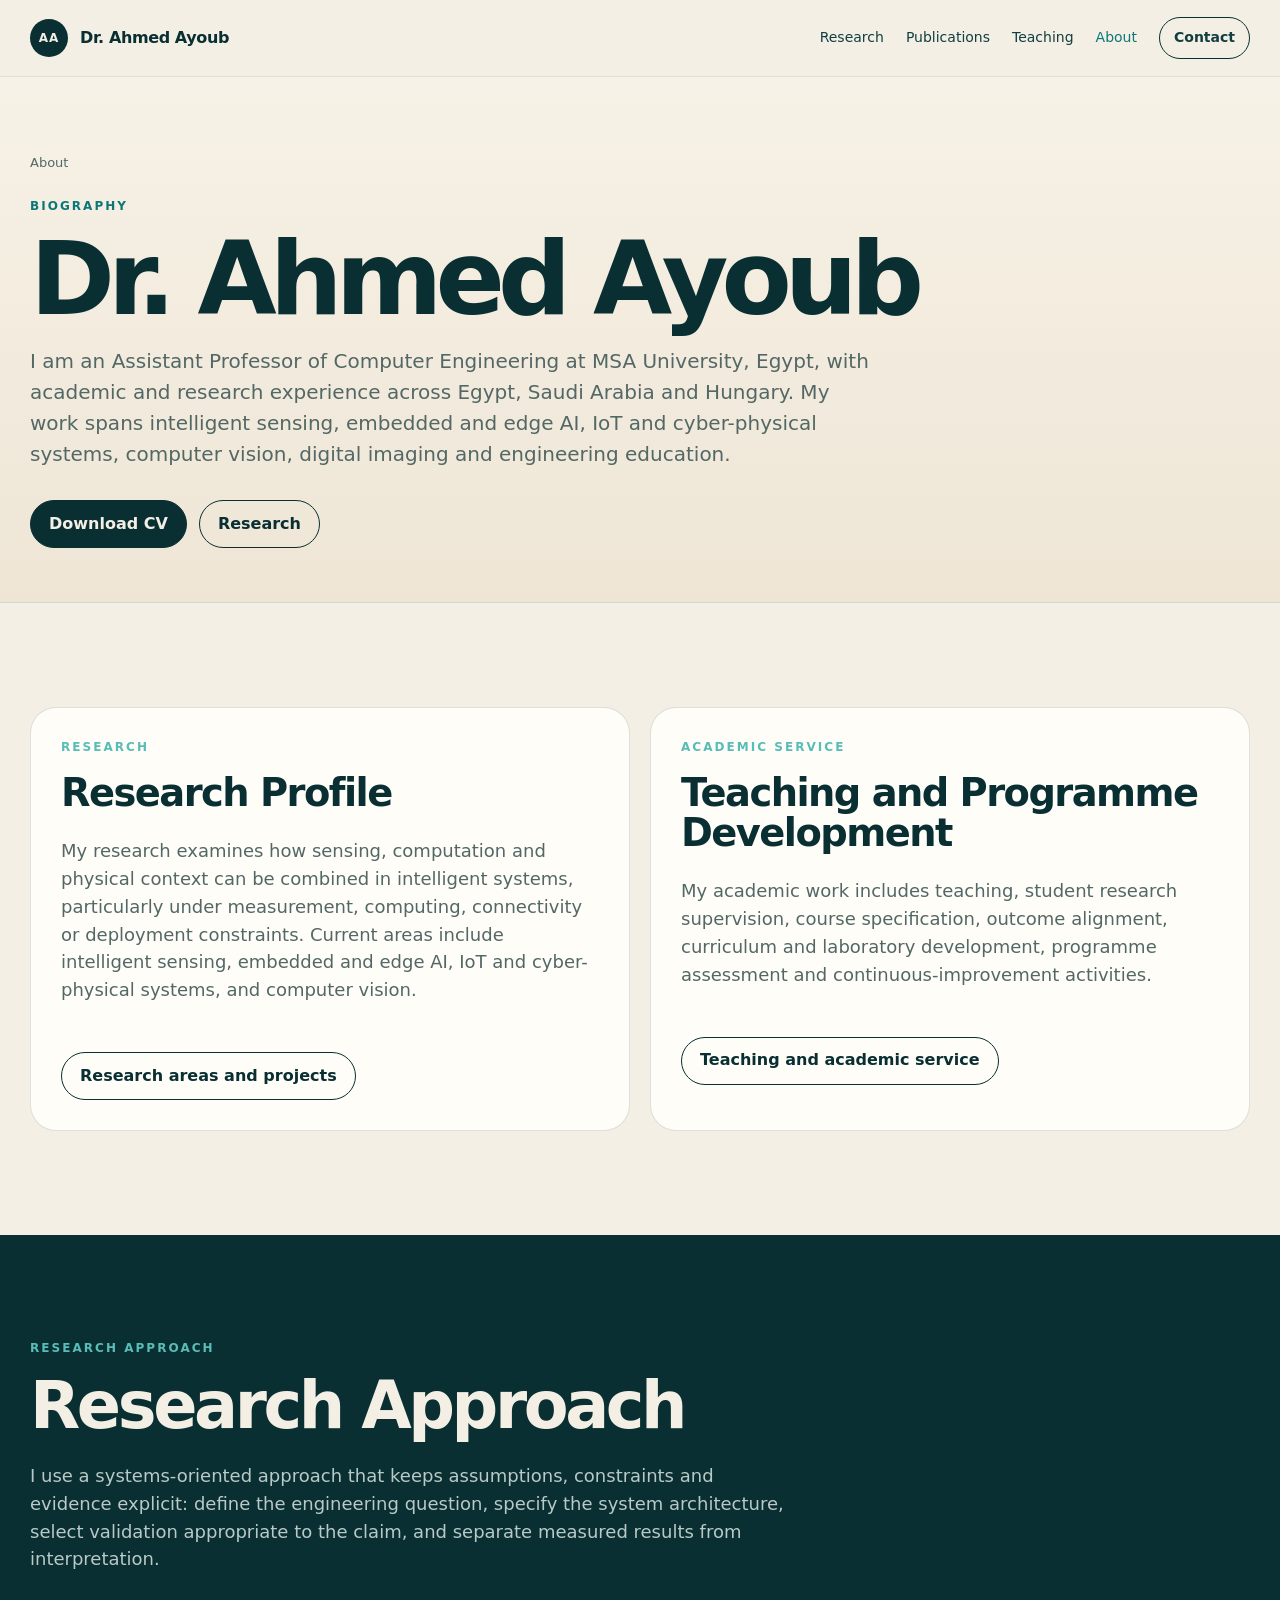
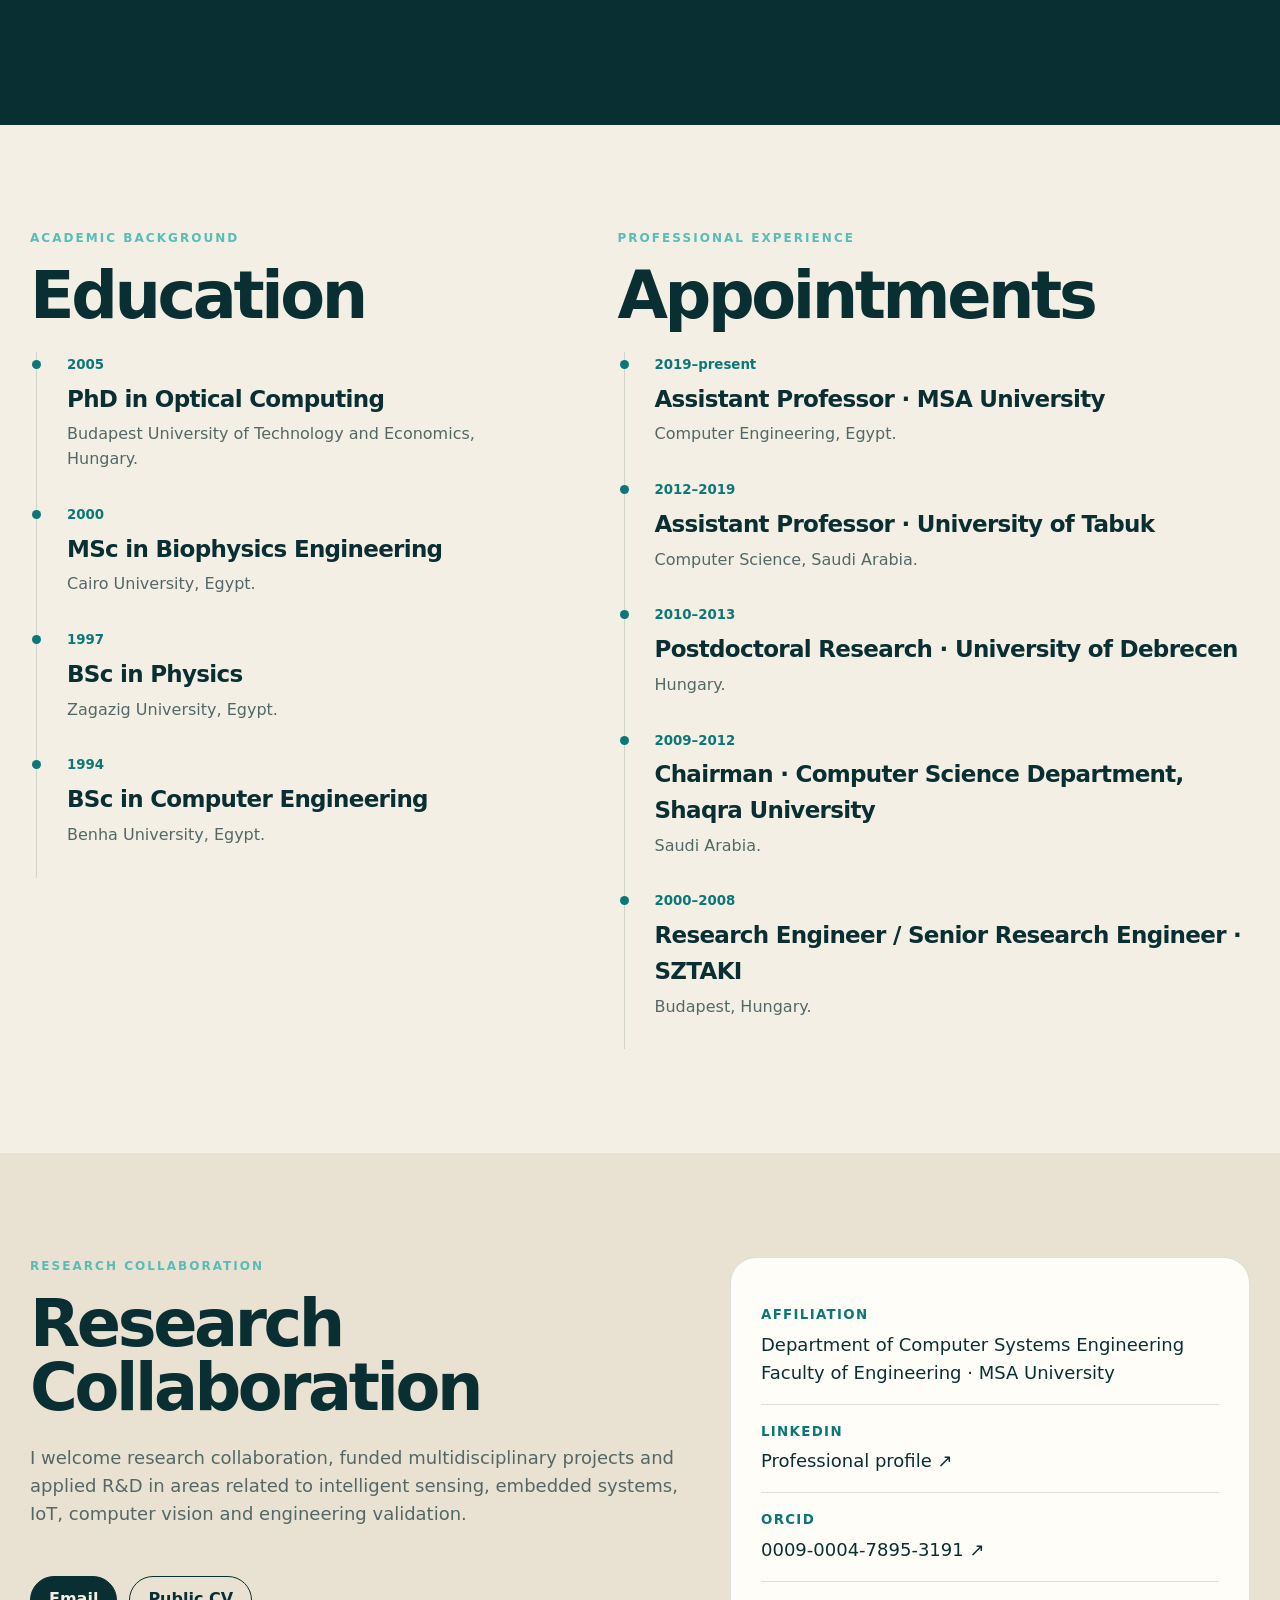
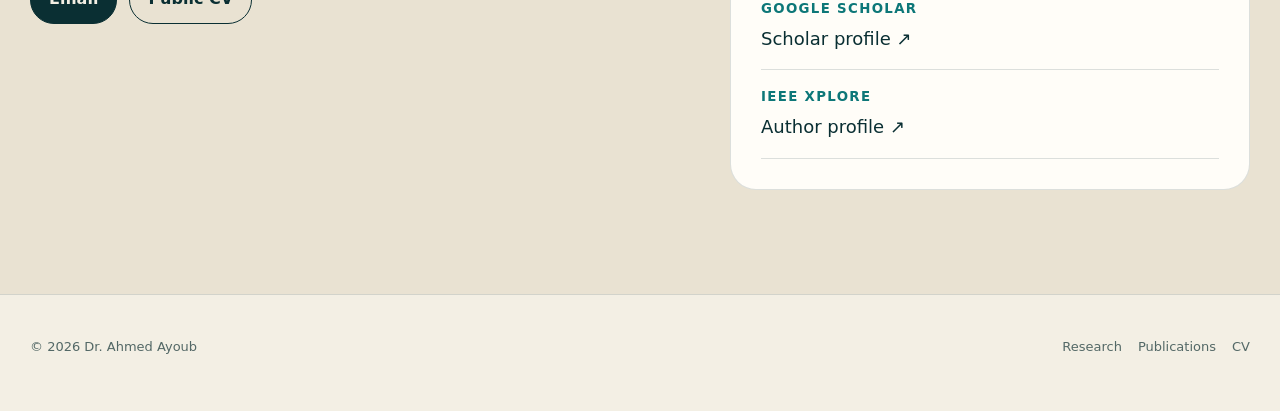
==== about.html @ e4d417b2 "Privacy-clean v5.0 baseline" ====
<!doctype html><html lang="en"><head><meta charset="utf-8"><meta name="viewport" content="width=device-width,initial-scale=1"><title>About — Dr. Ahmed Ayoub</title><meta name="description" content="Biography, academic background, appointments and research collaboration information for Dr. Ahmed Ayoub."><link rel="icon" href="assets/favicon.svg"><link rel="stylesheet" href="styles.css"><link rel="stylesheet" href="accessibility.css"><link rel="canonical" href="https://aayoubmsa.github.io/ahmed-ayoub-portfolio/about.html"><meta property="og:type" content="profile"><meta property="og:site_name" content="Dr. Ahmed Ayoub"><meta property="og:url" content="https://aayoubmsa.github.io/ahmed-ayoub-portfolio/about.html"><meta property="og:title" content="About — Dr. Ahmed Ayoub"><meta property="og:description" content="Assistant Professor of Computer Engineering at MSA University with academic and research experience across Egypt, Saudi Arabia and Hungary."><meta property="og:image" content="https://aayoubmsa.github.io/ahmed-ayoub-portfolio/assets/ahmed-ayoub-profile.jpg"><meta name="twitter:card" content="summary"><meta name="twitter:title" content="About — Dr. Ahmed Ayoub"><meta name="twitter:description" content="Academic background, appointments and collaboration profile."><meta name="twitter:image" content="https://aayoubmsa.github.io/ahmed-ayoub-portfolio/assets/ahmed-ayoub-profile.jpg"></head><body><a class="skip" href="#main">Skip to content</a>
<header class="nav"><div class="wrap navin"><a class="brand" href="index.html"><span class="mark">AA</span><span>Dr. Ahmed Ayoub</span></a><button class="menu" aria-expanded="false" aria-label="Open navigation">Menu</button><nav class="links"><a href="research.html">Research</a><a href="publications.html">Publications</a><a href="teaching.html">Teaching</a><a aria-current="page" href="about.html">About</a><a class="navcta" href="#contact">Contact</a></nav></div></header>
<main id="main">
<section class="pagehero"><div class="wrap"><div class="bread">About</div><div class="eyebrow">Biography</div><h1>Dr. Ahmed Ayoub</h1><p class="lead">I am an Assistant Professor of Computer Engineering at MSA University, Egypt, with academic and research experience across Egypt, Saudi Arabia and Hungary. My work spans intelligent sensing, embedded and edge AI, IoT and cyber-physical systems, computer vision, digital imaging and engineering education.</p><div class="actions"><a class="btn primary" href="cv.pdf" target="_blank" rel="noreferrer">Download CV</a><a class="btn ghost" href="research.html">Research</a></div></div></section>
<section class="section"><div class="wrap twocol"><div class="panel"><div class="kicker">Research</div><h2>Research Profile</h2><p class="section-intro">My research examines how sensing, computation and physical context can be combined in intelligent systems, particularly under measurement, computing, connectivity or deployment constraints. Current areas include intelligent sensing, embedded and edge AI, IoT and cyber-physical systems, and computer vision.</p><a class="btn ghost" href="research.html">Research areas and projects</a></div><div class="panel"><div class="kicker">Academic Service</div><h2>Teaching and Programme Development</h2><p class="section-intro">My academic work includes teaching, student research supervision, course specification, outcome alignment, curriculum and laboratory development, programme assessment and continuous-improvement activities.</p><a class="btn ghost" href="teaching.html">Teaching and academic service</a></div></div></section>
<section class="section dark"><div class="wrap"><div class="kicker">Research Approach</div><h2>Research Approach</h2><p class="section-intro">I use a systems-oriented approach that keeps assumptions, constraints and evidence explicit: define the engineering question, specify the system architecture, select validation appropriate to the claim, and separate measured results from interpretation.</p></div></section>
<section class="section"><div class="wrap method"><div><div class="kicker">Academic Background</div><h2>Education</h2><div class="timeline"><div class="role"><small>2005</small><h3>PhD in Optical Computing</h3><p>Budapest University of Technology and Economics, Hungary.</p></div><div class="role"><small>2000</small><h3>MSc in Biophysics Engineering</h3><p>Cairo University, Egypt.</p></div><div class="role"><small>1997</small><h3>BSc in Physics</h3><p>Zagazig University, Egypt.</p></div><div class="role"><small>1994</small><h3>BSc in Computer Engineering</h3><p>Benha University, Egypt.</p></div></div></div><div><div class="kicker">Professional Experience</div><h2>Appointments</h2><div class="timeline"><div class="role"><small>2019–present</small><h3>Assistant Professor · MSA University</h3><p>Computer Engineering, Egypt.</p></div><div class="role"><small>2012–2019</small><h3>Assistant Professor · University of Tabuk</h3><p>Computer Science, Saudi Arabia.</p></div><div class="role"><small>2010–2013</small><h3>Postdoctoral Research · University of Debrecen</h3><p>Hungary.</p></div><div class="role"><small>2009–2012</small><h3>Chairman · Computer Science Department, Shaqra University</h3><p>Saudi Arabia.</p></div><div class="role"><small>2000–2008</small><h3>Research Engineer / Senior Research Engineer · SZTAKI</h3><p>Budapest, Hungary.</p></div></div></div></div></section>
<section class="section soft" id="contact"><div class="wrap contact-grid"><div><div class="kicker">Research Collaboration</div><h2>Research Collaboration</h2><p class="section-intro">I welcome research collaboration, funded multidisciplinary projects and applied R&amp;D in areas related to intelligent sensing, embedded systems, IoT, computer vision and engineering validation.</p><div class="actions"><a class="btn primary" href="mailto:aelsayedo@msa.edu.eg">Email</a><a class="btn ghost" href="cv.pdf" target="_blank" rel="noreferrer">Public CV</a></div></div><div class="panel"><div class="contact-item"><small>Affiliation</small><span>Department of Computer Systems Engineering<br>Faculty of Engineering · MSA University</span></div><div class="contact-item"><small>LinkedIn</small><a target="_blank" rel="noreferrer" href="https://www.linkedin.com/in/dr-ahmed-ayoub">Professional profile ↗</a></div><div class="contact-item"><small>ORCID</small><a target="_blank" rel="noreferrer" href="https://orcid.org/0009-0004-7895-3191">0009-0004-7895-3191 ↗</a></div><div class="contact-item"><small>Google Scholar</small><a target="_blank" rel="noreferrer" href="https://scholar.google.com/citations?user=xIUPsc8AAAAJ&hl=en">Scholar profile ↗</a></div><div class="contact-item"><small>IEEE Xplore</small><a target="_blank" rel="noreferrer" href="https://ieeexplore.ieee.org/author/436556479741036">Author profile ↗</a></div></div></div></section>
</main><footer class="footer"><div class="wrap footergrid"><span>© 2026 Dr. Ahmed Ayoub</span><div class="footerlinks"><a href="research.html">Research</a><a href="publications.html">Publications</a><a href="cv.pdf" target="_blank" rel="noreferrer">CV</a></div></div></footer><script src="site.js"></script></body></html>
---- styles.css ----
:root{
  --ink:#0a2f33;--ink2:#123e42;--teal:#0d7778;--aqua:#58bcb7;--aqua2:#91d9d5;
  --paper:#f3efe4;--paper2:#e9e2d2;--white:#fffdf8;--sand:#cbb27f;--muted:#607472;
  --line:rgba(10,47,51,.14);--shadow:0 28px 80px rgba(10,47,51,.13);--r:26px;--max:1220px;
}
*{box-sizing:border-box}html{scroll-behavior:smooth}body{margin:0;background:var(--paper);color:var(--ink);font-family:Inter,ui-sans-serif,system-ui,-apple-system,BlinkMacSystemFont,"Segoe UI",sans-serif;line-height:1.55;text-rendering:optimizeLegibility}a{color:inherit;text-decoration:none}.wrap{width:min(calc(100% - 42px),var(--max));margin:auto}.skip{position:absolute;left:-9999px}.skip:focus{left:16px;top:16px;z-index:99;background:var(--ink);color:var(--paper);padding:10px 14px;border-radius:8px}.nav{position:sticky;top:0;z-index:50;background:rgba(243,239,228,.9);backdrop-filter:blur(18px);border-bottom:1px solid rgba(10,47,51,.08)}.navin{height:76px;display:flex;align-items:center;justify-content:space-between;gap:24px}.brand{display:flex;align-items:center;gap:12px;font-weight:800;letter-spacing:-.025em}.mark{width:38px;height:38px;border-radius:50%;display:grid;place-items:center;background:var(--ink);color:var(--paper);font-size:12px;letter-spacing:.09em}.links{display:flex;align-items:center;gap:22px;font-size:14px;color:var(--ink2)}.links a{padding:8px 0}.links a:hover,.links a[aria-current="page"]{color:var(--teal)}.navcta{border:1px solid var(--ink)!important;padding:9px 14px!important;border-radius:999px;font-weight:700}.menu{display:none;border:1px solid var(--line);background:transparent;border-radius:999px;padding:9px 12px;color:var(--ink);font-weight:750}.hero{position:relative;overflow:hidden;padding:76px 0 46px}.hero:before{content:"";position:absolute;right:-220px;top:-270px;width:640px;height:640px;border-radius:50%;background:radial-gradient(circle,rgba(88,188,183,.28),rgba(88,188,183,0) 67%)}.hero-grid{display:grid;grid-template-columns:1.32fr .68fr;gap:58px;align-items:center;min-height:610px}.eyebrow,.kicker{font-size:12px;letter-spacing:.17em;text-transform:uppercase;font-weight:850;color:var(--teal);margin-bottom:16px}.kicker{color:var(--aqua)}h1{font-size:clamp(55px,7.2vw,108px);line-height:.92;letter-spacing:-.068em;margin:0 0 28px;font-weight:820;max-width:970px}h2{font-size:clamp(40px,5.1vw,70px);line-height:.98;letter-spacing:-.052em;margin:0 0 24px;max-width:920px}h3{letter-spacing:-.03em}.lead{font-size:20px;color:var(--muted);max-width:770px;margin:0 0 30px}.actions{display:flex;gap:12px;flex-wrap:wrap}.btn{display:inline-flex;align-items:center;justify-content:center;min-height:48px;padding:0 18px;border-radius:999px;font-weight:740;border:1px solid var(--ink);transition:.18s ease}.btn.primary{background:var(--ink);color:var(--paper)}.btn.primary:hover{background:#123e42;transform:translateY(-1px)}.btn.ghost:hover{background:rgba(10,47,51,.05)}.hero-side{min-height:440px;display:grid;place-items:center}.hero-portrait{margin:0;width:min(100%,430px);aspect-ratio:4/5;border-radius:26px;overflow:hidden;border:1px solid var(--line);box-shadow:var(--shadow);background:var(--paper2);position:relative}.hero-portrait:after{content:"";position:absolute;inset:0;box-shadow:inset 0 0 0 1px rgba(255,255,255,.18);pointer-events:none}.hero-portrait img{width:100%;height:100%;display:block;object-fit:cover;object-position:center 42%}
.identity-field{position:relative;width:390px;height:390px;border-radius:50%;background:linear-gradient(145deg,rgba(255,253,248,.8),rgba(203,178,127,.15));border:1px solid var(--line);box-shadow:var(--shadow)}.identity-field:before,.identity-field:after{content:"";position:absolute;border-radius:50%;inset:54px;border:1px dashed rgba(13,119,120,.34)}.identity-field:after{inset:116px;border-style:solid;background:var(--ink)}.big-aa{position:absolute;inset:0;display:grid;place-items:center;z-index:2;color:var(--paper);font-size:90px;font-weight:850;letter-spacing:-.09em}.node{position:absolute;background:var(--white);border:1px solid var(--line);box-shadow:0 15px 42px rgba(10,47,51,.11);border-radius:18px;padding:15px 17px;max-width:232px}.node b{display:block;font-size:11px;letter-spacing:.11em;text-transform:uppercase;color:var(--teal);margin-bottom:5px}.node span{display:block;font-size:14px;color:var(--ink2)}.n1{left:-32px;top:34px}.n2{right:-35px;bottom:46px}.proofbar{border-block:1px solid var(--line)}.proofgrid{display:grid;grid-template-columns:repeat(4,1fr)}.proof{padding:22px 24px;border-right:1px solid var(--line)}.proof:last-child{border-right:0}.proof strong{display:block;font-size:15px}.proof span{display:block;font-size:13px;color:var(--muted);margin-top:4px}.section{padding:104px 0}.section.dark{background:var(--ink);color:var(--paper)}.section.soft{background:var(--paper2)}.section-intro{max-width:760px;color:var(--muted);font-size:18px;margin:0 0 48px}.dark .section-intro{color:#b8c9c6}.cards{display:grid;grid-template-columns:repeat(3,1fr);gap:18px}.card{min-height:352px;padding:30px;border-radius:var(--r);background:rgba(255,253,248,.65);border:1px solid var(--line);display:flex;flex-direction:column;justify-content:space-between;transition:.2s ease}.card:hover{transform:translateY(-4px);box-shadow:var(--shadow)}.card.featured{background:linear-gradient(145deg,#0a3438,#0e6062);color:var(--paper);border-color:transparent}.tag{font-size:11px;letter-spacing:.13em;text-transform:uppercase;font-weight:850;color:var(--teal)}.featured .tag{color:var(--aqua2)}.card h3{font-size:31px;line-height:1.04;margin:18px 0 13px}.card p{color:var(--muted);margin:0}.featured p{color:#c5d7d4}.meta{font-size:13px;color:var(--muted);margin-top:28px;display:flex;justify-content:space-between;gap:12px}.featured .meta{color:#a9cfca}.lens-grid{display:grid;grid-template-columns:repeat(4,1fr);gap:1px;background:rgba(243,239,228,.16);border:1px solid rgba(243,239,228,.16);border-radius:var(--r);overflow:hidden}.lens{padding:28px;background:#0d383c;min-height:230px}.lens small{color:var(--aqua2);font-weight:850;letter-spacing:.11em;text-transform:uppercase}.lens h3{font-size:23px;margin:32px 0 10px}.lens p{font-size:14px;color:#b9cac7;margin:0}.method{display:grid;grid-template-columns:.9fr 1.1fr;gap:70px}.steps{border-top:1px solid var(--line)}.step{display:grid;grid-template-columns:66px 1fr;gap:18px;padding:25px 0;border-bottom:1px solid var(--line)}.num{font-size:12px;color:var(--teal);font-weight:850}.step h3{font-size:22px;margin:0 0 7px}.step p{margin:0;color:var(--muted)}.quote{padding:38px;border-radius:var(--r);background:var(--white);border-left:4px solid var(--teal);font-size:24px;letter-spacing:-.025em}.quote small{display:block;font-size:13px;color:var(--muted);margin-top:16px;letter-spacing:0}.cta-band{display:grid;grid-template-columns:1.15fr .85fr;gap:46px;align-items:center}.pills{display:flex;flex-wrap:wrap;gap:9px}.pill{padding:9px 12px;border-radius:999px;background:rgba(13,119,120,.08);font-size:13px;color:var(--ink2)}.panel{padding:30px;border-radius:var(--r);background:var(--white);border:1px solid var(--line)}.footer{padding:42px 0 54px;border-top:1px solid var(--line);font-size:13px;color:var(--muted)}.footergrid{display:flex;justify-content:space-between;gap:24px;flex-wrap:wrap}.footerlinks{display:flex;gap:16px;flex-wrap:wrap}.footerlinks a:hover{color:var(--teal)}
/* Interior */.pagehero{padding:76px 0 54px;background:linear-gradient(180deg,#f7f2e7 0%,#eee5d5 100%);border-bottom:1px solid var(--line)}.pagehero h1{font-size:clamp(58px,8vw,112px);margin-bottom:20px}.pagehero .lead{max-width:850px}.bread{font-size:13px;color:var(--muted);margin-bottom:24px}.project-head{display:grid;grid-template-columns:1fr 250px;gap:58px;align-items:end}.version{border-left:1px solid var(--line);padding-left:24px}.version b{font-size:11px;letter-spacing:.13em;text-transform:uppercase;color:var(--teal)}.version strong{display:block;font-size:20px;margin-top:9px}.version span{font-size:13px;color:var(--muted)}.twocol{display:grid;grid-template-columns:1fr 1fr;gap:20px}.flow{display:grid;grid-template-columns:repeat(5,1fr);gap:12px;margin-top:36px}.flowitem{padding:22px 16px;border-radius:18px;background:#103a3e;color:var(--paper);min-height:150px}.flowitem small{color:var(--aqua2);letter-spacing:.1em;font-weight:850}.flowitem strong{display:block;margin-top:26px;font-size:18px;line-height:1.2}.evidence{display:grid;grid-template-columns:repeat(3,1fr);gap:18px}.ev{padding:28px;border-top:3px solid var(--teal);background:var(--white);border-radius:0 0 20px 20px}.ev b{font-size:11px;letter-spacing:.12em;text-transform:uppercase;color:var(--teal)}.ev h3{font-size:24px;margin:12px 0 8px}.ev p{font-size:14px;color:var(--muted);margin:0}.theme-grid{display:grid;grid-template-columns:repeat(2,1fr);gap:18px}.theme{padding:32px;border:1px solid var(--line);border-radius:var(--r);background:rgba(255,253,248,.62)}.theme h3{font-size:27px;margin:18px 0 12px}.theme p{color:var(--muted);margin:0}.pub-list{border-top:1px solid var(--line)}.pub{display:grid;grid-template-columns:130px 1fr auto;gap:24px;padding:26px 0;border-bottom:1px solid var(--line);align-items:start}.pub-year{font-weight:850;color:var(--teal)}.pub h3{font-size:21px;margin:0 0 7px}.pub p{margin:0;color:var(--muted);font-size:14px}.pub .badge{font-size:11px;border:1px solid var(--line);border-radius:999px;padding:7px 10px;white-space:nowrap}.timeline{border-left:1px solid var(--line);margin-left:6px}.role{position:relative;padding:0 0 30px 30px}.role:before{content:"";position:absolute;left:-5px;top:8px;width:9px;height:9px;border-radius:50%;background:var(--teal)}.role small{color:var(--teal);font-weight:800}.role h3{font-size:23px;margin:5px 0}.role p{margin:0;color:var(--muted)}.contact-grid{display:grid;grid-template-columns:1fr .8fr;gap:50px;align-items:start}.contact-item{padding:17px 0;border-bottom:1px solid var(--line)}.contact-item small{display:block;text-transform:uppercase;letter-spacing:.1em;color:var(--teal);font-weight:800}.contact-item a,.contact-item span{display:block;margin-top:5px;font-size:18px}.status{display:inline-flex;gap:8px;align-items:center;font-size:13px;color:var(--muted)}.dot{width:8px;height:8px;border-radius:50%;background:var(--teal)}
@media(max-width:950px){.links{display:none;position:absolute;top:76px;left:0;right:0;background:var(--paper);border-bottom:1px solid var(--line);padding:18px 22px;flex-direction:column;align-items:flex-start}.links.open{display:flex}.menu{display:block}.hero-grid,.method,.cta-band,.project-head,.contact-grid{grid-template-columns:1fr}.hero-grid{gap:16px;min-height:auto}.hero-side{min-height:410px}.hero-portrait{width:min(82vw,390px)}.proofgrid{grid-template-columns:1fr 1fr}.proof:nth-child(2){border-right:0}.proof:nth-child(-n+2){border-bottom:1px solid var(--line)}.cards,.evidence{grid-template-columns:1fr}.lens-grid{grid-template-columns:1fr 1fr}.flow{grid-template-columns:1fr 1fr}.version{border-left:0;border-top:1px solid var(--line);padding:20px 0 0}.section{padding:76px 0}.pub{grid-template-columns:100px 1fr}.pub .badge{grid-column:2}.theme-grid{grid-template-columns:1fr}}
@media(max-width:580px){.wrap{width:min(calc(100% - 28px),var(--max))}h1{font-size:52px}.pagehero h1{font-size:58px}.hero-side{min-height:330px}.hero-portrait{width:min(84vw,330px);border-radius:22px}.identity-field{width:290px;height:290px}.identity-field:before{inset:42px}.identity-field:after{inset:88px}.big-aa{font-size:66px}.node{max-width:190px}.n1{left:-5px;top:14px}.n2{right:-5px;bottom:18px}.proofgrid{grid-template-columns:1fr}.proof{border-right:0;border-bottom:1px solid var(--line)}.lens-grid{grid-template-columns:1fr}.flow{grid-template-columns:1fr}.twocol{grid-template-columns:1fr}.pub{grid-template-columns:1fr;gap:7px}.pub .badge{grid-column:1;width:max-content}.footergrid{flex-direction:column}}
---- accessibility.css ----
:root{--muted:#536866}
a:focus-visible,button:focus-visible{outline:3px solid #58bcb7;outline-offset:3px;border-radius:6px}
.twocol .panel h2{font-size:clamp(30px,3vw,46px);line-height:1.05;letter-spacing:-.04em}
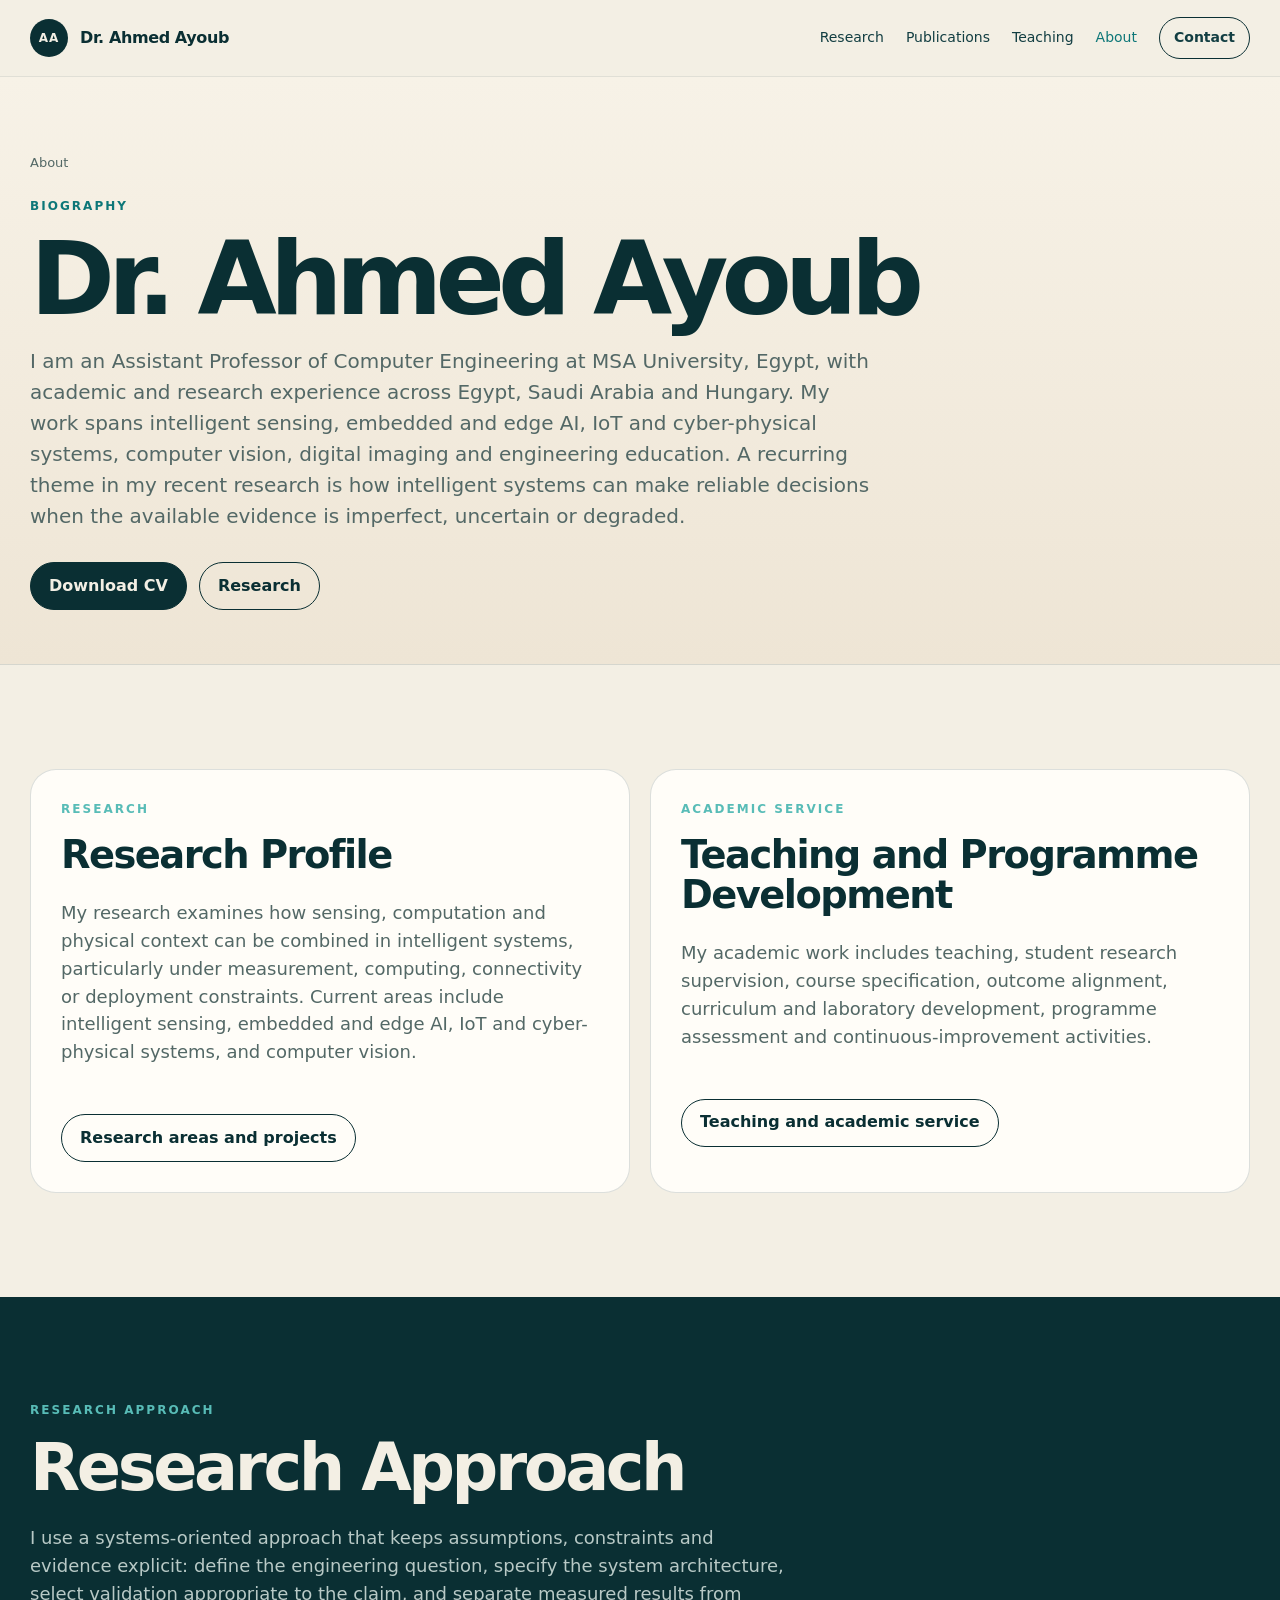
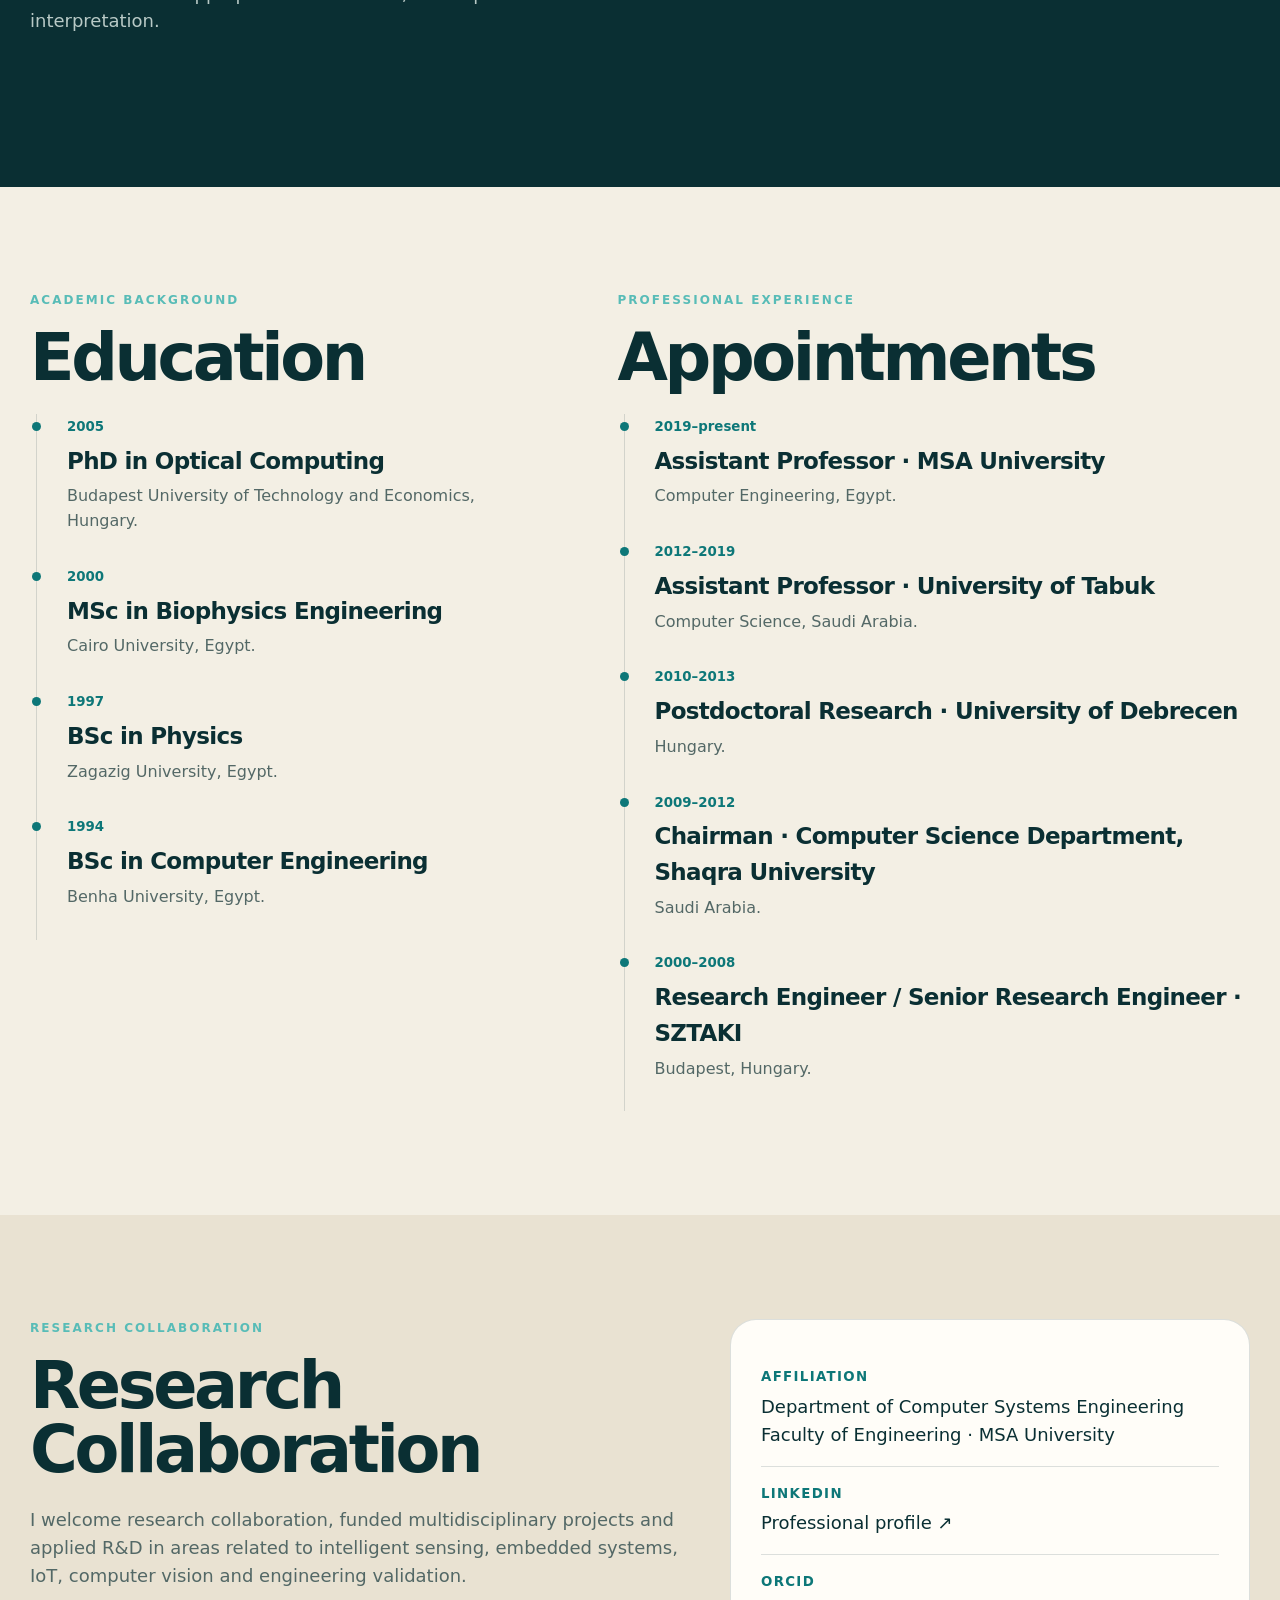
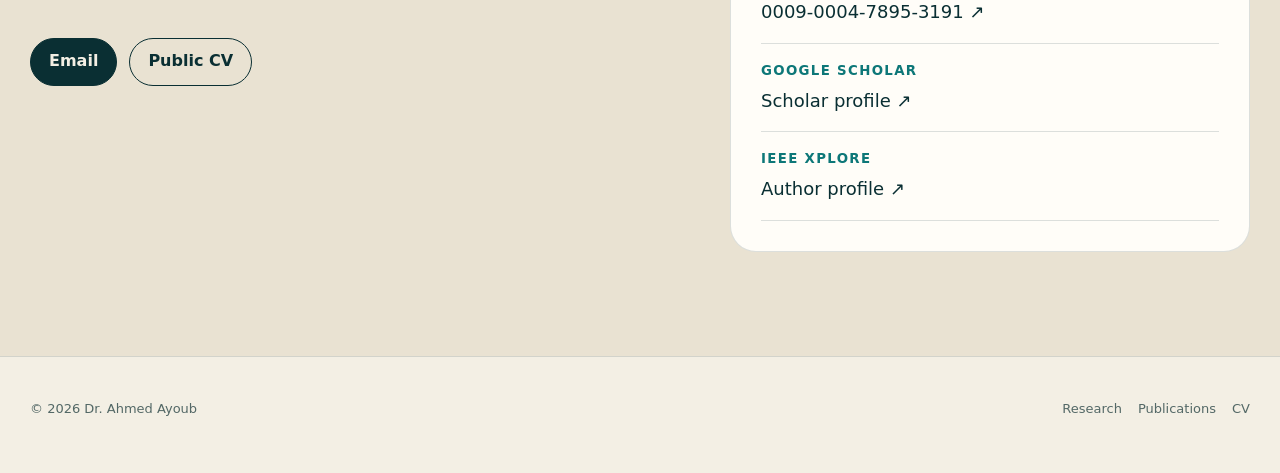
==== commit c32bdfa2: "Align biography with trustworthy-systems research theme" ====
--- a/about.html
+++ b/about.html
@@ -1,7 +1,7 @@
 <!doctype html><html lang="en"><head><meta charset="utf-8"><meta name="viewport" content="width=device-width,initial-scale=1"><title>About — Dr. Ahmed Ayoub</title><meta name="description" content="Biography, academic background, appointments and research collaboration information for Dr. Ahmed Ayoub."><link rel="icon" href="assets/favicon.svg"><link rel="stylesheet" href="styles.css"><link rel="stylesheet" href="accessibility.css"><link rel="canonical" href="https://aayoubmsa.github.io/ahmed-ayoub-portfolio/about.html"><meta property="og:type" content="profile"><meta property="og:site_name" content="Dr. Ahmed Ayoub"><meta property="og:url" content="https://aayoubmsa.github.io/ahmed-ayoub-portfolio/about.html"><meta property="og:title" content="About — Dr. Ahmed Ayoub"><meta property="og:description" content="Assistant Professor of Computer Engineering at MSA University with academic and research experience across Egypt, Saudi Arabia and Hungary."><meta property="og:image" content="https://aayoubmsa.github.io/ahmed-ayoub-portfolio/assets/ahmed-ayoub-profile.jpg"><meta name="twitter:card" content="summary"><meta name="twitter:title" content="About — Dr. Ahmed Ayoub"><meta name="twitter:description" content="Academic background, appointments and collaboration profile."><meta name="twitter:image" content="https://aayoubmsa.github.io/ahmed-ayoub-portfolio/assets/ahmed-ayoub-profile.jpg"></head><body><a class="skip" href="#main">Skip to content</a>
 <header class="nav"><div class="wrap navin"><a class="brand" href="index.html"><span class="mark">AA</span><span>Dr. Ahmed Ayoub</span></a><button class="menu" aria-expanded="false" aria-label="Open navigation">Menu</button><nav class="links"><a href="research.html">Research</a><a href="publications.html">Publications</a><a href="teaching.html">Teaching</a><a aria-current="page" href="about.html">About</a><a class="navcta" href="#contact">Contact</a></nav></div></header>
 <main id="main">
-<section class="pagehero"><div class="wrap"><div class="bread">About</div><div class="eyebrow">Biography</div><h1>Dr. Ahmed Ayoub</h1><p class="lead">I am an Assistant Professor of Computer Engineering at MSA University, Egypt, with academic and research experience across Egypt, Saudi Arabia and Hungary. My work spans intelligent sensing, embedded and edge AI, IoT and cyber-physical systems, computer vision, digital imaging and engineering education.</p><div class="actions"><a class="btn primary" href="cv.pdf" target="_blank" rel="noreferrer">Download CV</a><a class="btn ghost" href="research.html">Research</a></div></div></section>
+<section class="pagehero"><div class="wrap"><div class="bread">About</div><div class="eyebrow">Biography</div><h1>Dr. Ahmed Ayoub</h1><p class="lead">I am an Assistant Professor of Computer Engineering at MSA University, Egypt, with academic and research experience across Egypt, Saudi Arabia and Hungary. My work spans intelligent sensing, embedded and edge AI, IoT and cyber-physical systems, computer vision, digital imaging and engineering education. A recurring theme in my recent research is how intelligent systems can make reliable decisions when the available evidence is imperfect, uncertain or degraded.</p><div class="actions"><a class="btn primary" href="cv.pdf" target="_blank" rel="noreferrer">Download CV</a><a class="btn ghost" href="research.html">Research</a></div></div></section>
 <section class="section"><div class="wrap twocol"><div class="panel"><div class="kicker">Research</div><h2>Research Profile</h2><p class="section-intro">My research examines how sensing, computation and physical context can be combined in intelligent systems, particularly under measurement, computing, connectivity or deployment constraints. Current areas include intelligent sensing, embedded and edge AI, IoT and cyber-physical systems, and computer vision.</p><a class="btn ghost" href="research.html">Research areas and projects</a></div><div class="panel"><div class="kicker">Academic Service</div><h2>Teaching and Programme Development</h2><p class="section-intro">My academic work includes teaching, student research supervision, course specification, outcome alignment, curriculum and laboratory development, programme assessment and continuous-improvement activities.</p><a class="btn ghost" href="teaching.html">Teaching and academic service</a></div></div></section>
 <section class="section dark"><div class="wrap"><div class="kicker">Research Approach</div><h2>Research Approach</h2><p class="section-intro">I use a systems-oriented approach that keeps assumptions, constraints and evidence explicit: define the engineering question, specify the system architecture, select validation appropriate to the claim, and separate measured results from interpretation.</p></div></section>
 <section class="section"><div class="wrap method"><div><div class="kicker">Academic Background</div><h2>Education</h2><div class="timeline"><div class="role"><small>2005</small><h3>PhD in Optical Computing</h3><p>Budapest University of Technology and Economics, Hungary.</p></div><div class="role"><small>2000</small><h3>MSc in Biophysics Engineering</h3><p>Cairo University, Egypt.</p></div><div class="role"><small>1997</small><h3>BSc in Physics</h3><p>Zagazig University, Egypt.</p></div><div class="role"><small>1994</small><h3>BSc in Computer Engineering</h3><p>Benha University, Egypt.</p></div></div></div><div><div class="kicker">Professional Experience</div><h2>Appointments</h2><div class="timeline"><div class="role"><small>2019–present</small><h3>Assistant Professor · MSA University</h3><p>Computer Engineering, Egypt.</p></div><div class="role"><small>2012–2019</small><h3>Assistant Professor · University of Tabuk</h3><p>Computer Science, Saudi Arabia.</p></div><div class="role"><small>2010–2013</small><h3>Postdoctoral Research · University of Debrecen</h3><p>Hungary.</p></div><div class="role"><small>2009–2012</small><h3>Chairman · Computer Science Department, Shaqra University</h3><p>Saudi Arabia.</p></div><div class="role"><small>2000–2008</small><h3>Research Engineer / Senior Research Engineer · SZTAKI</h3><p>Budapest, Hungary.</p></div></div></div></div></section>
